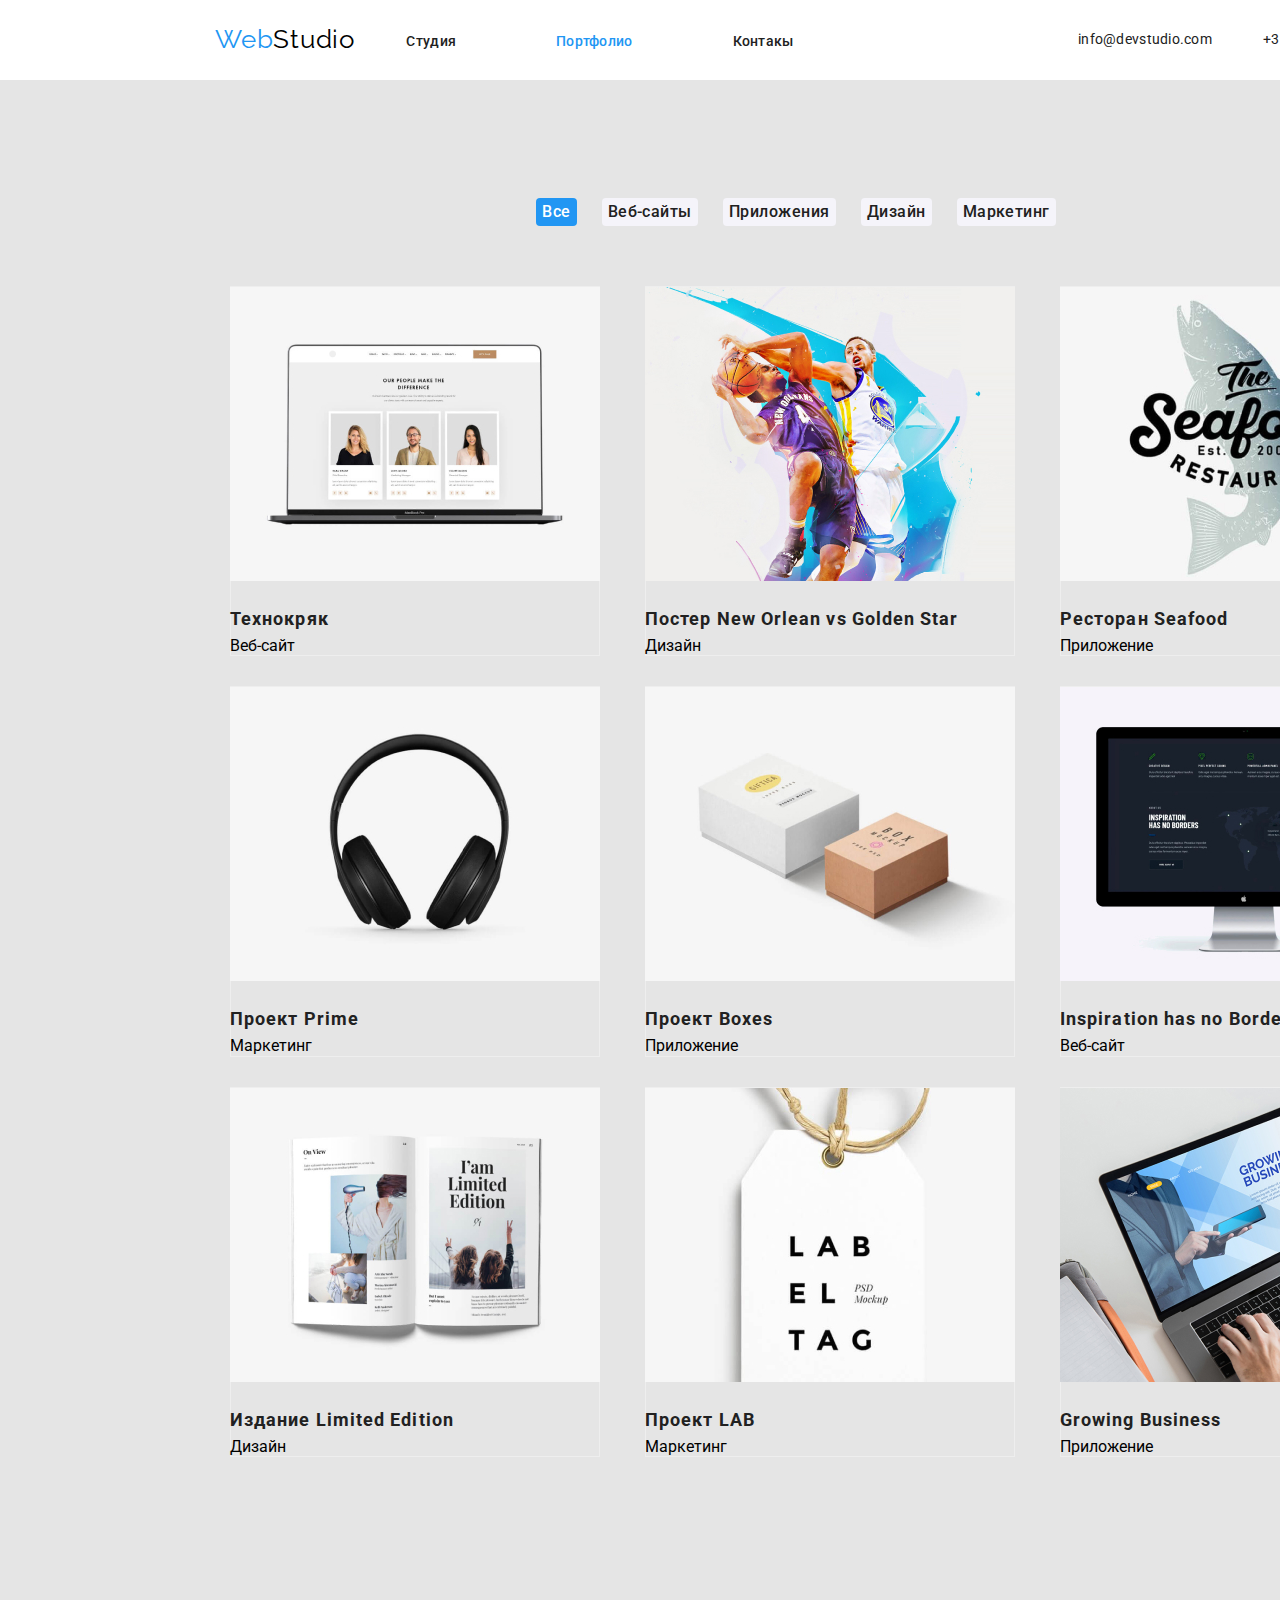
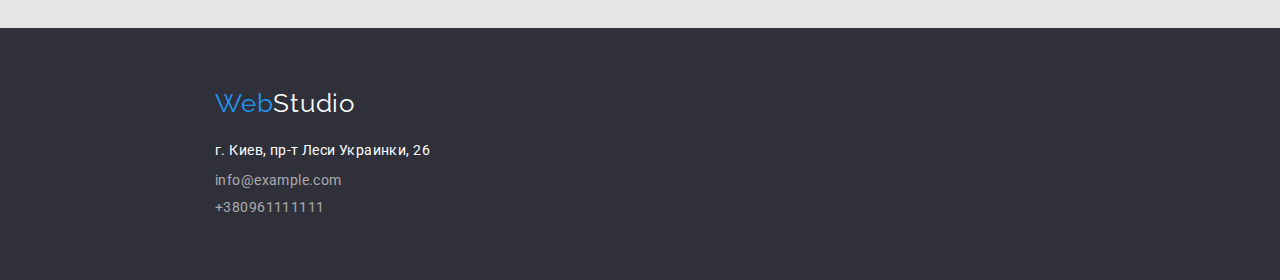
==== portfolio.html @ 10319d19 "markup of the third homework" ====
<!DOCTYPE html>
<html lang="ru">
<head>
    <meta charset="UTF-8">
    <meta http-equiv="X-UA-Compatible" content="IE=edge">
    <meta name="viewport" content="width=device-width, initial-scale=1.0">
    <title>WebStudio</title>
    <link rel="preconnect" href="https://fonts.googleapis.com">
    <link rel="preconnect" href="https://fonts.gstatic.com" crossorigin>
    <link href="https://fonts.googleapis.com/css2?family=Raleway:wght@700&family=Roboto:wght@400;500;700;900&display=swap"
    rel="stylesheet">
    <link rel="stylesheet" href="https://cdnjs.cloudflare.com/ajax/libs/modern-normalize/1.0.0/modern-normalize.min.css"/>
    <link rel="stylesheet" href="css/styles.css">
</head>
<body class="page">
    <header class="header">
        <div class="container">
        <nav>
            <a href="./index.html" class="logo">Web<span class="dark-logo">Studio</span></a>
            <ul class="contacts-items">
                <li><a href="./index.html" class="nav studio">Студия</a></li> 
                <li><a href="./portfolio.html" class="nav active portfolio">Портфолио</a></li>
                <li><a class="nav new-data" href="">Контакы</a></li>
            </ul>
        </nav>
        <ul class= "contacts">
            <li><a class="auto-email" href="info@devstudio.com">info@devstudio.com</a></li>
            <li><a class="auto-nav" href="tel:+380961111111">+380961111111</a></li>
        </ul>
        </div>
    </header>
    <main>
        <section class= "buttons">
            <div class="container">
        <div class="container-block">
            <h1 hidden>Portfolio</h1>
        <ul class="container-button">
            <li><button class="button all" type="button">Все</button></li>
            <li><button class="button" type="button">Веб-сайты</button></li>
            <li><button class="button" type="button">Приложения</button></li>
            <li><button class="button" type="button">Дизайн</button></li>
            <li><button class="button" type="button">Маркетинг</button></li>
        </ul>
        </div>
       <div class=flex-container>
        <ul class="flex-set">
            <li class=flex-link><a href="" class="link"><img class="image" src="images/image1.jpg" width=370 alt="Наши люди"/>
                    <h2 class="header-name">Технокряк</h2>
                    <p class="name-site">Веб-сайт</p>
                </a></li>
            <li class=flex-link><a href="" class="link"><img class="image" src="images/image2.jpg" width=370 alt="Фото дизайна"/>
                    <h2 class="header-name">Постер New Orlean vs Golden Star</h2>
                    <p class="name-site">Дизайн</p>
                </a></li>
            <li class=flex-link><a href="" class="link"><img class="image" src="images/image3.jpg" width=370 alt="Фото приложения"/>
                    <h2 class="header-name">Ресторан Seafood</h2>
                    <p class="name-site">Приложение</p>
                </a></li>
            <li class=flex-link><a href="" class="link"><img class="image" src="images/image4.jpg" width=370 alt="Наушники"/>
                    <h2 class="header-name">Проект Prime</h2>
                    <p class="name-site">Маркетинг</p>
                </a></li>
            <li class=flex-link><a href="" class="link"><img class="image" src="images/image5.jpg" width=370 alt="Boxes"/>
                    <h2 class="header-name">Проект Boxes</h2>
                    <p class="name-site">Приложение</p>
                </a></li>
            <li class=flex-link><a href="" class="link"><img class="image" src="images/image6.jpg" width=370 alt="Фото веб-сайта"/>
                    <h2 class="header-name">Inspiration has no Borders</h2>
                    <p class="name-site">Веб-сайт</p>
                </a></li>
            <li class=flex-link><a href="" class="link"><img class="image" src="images/image7.jpg" width=370 alt="Фото дизайна"/>
                    <h2 class="header-name">Издание Limited Edition</h2>
                    <p class="name-site">Дизайн</p>
                </a></li>
            <li class=flex-link><a href="" class="link"><img class="image" src="images/image8.jpg" width=370 alt="Фото проекта" />
                    <h2 class="header-name">Проект LAB</h2>
                    <p class="name-site">Маркетинг</p>
                </a></li>
            <li class=flex-link><a href="" class="link"><img class="image" src="images/image9.jpg" width=370 alt="Фото приложения"/>
                    <h2 class="header-name">Growing Business</h2>
                    <p class="name-site">Приложение</p>
                </a></li>
        </ul>
        </div>
    </div>
    </section>
    </main>
    <footer class= "frame">
        <div class="container">
        <div class="footer-portfolio">
        <a class="footer-logo" href="WebStudio">Web<span class="white-logo">Studio</span></a>
        <address class="address-data">
            <p class="address-name">г. Киев, пр-т Леси Украинки, 26</p> 
            <a class="auto-second" href="info@example.com">info@example.com</a><br>
            <a class="auto-second tell" href="tel:+380991111111">+380961111111</a>
            </address>
            </div>
            </div>
    </footer>
</body>
</html>
---- css/styles.css ----
:root {
  --primary-text-color: rgba(0, 0, 0, 0.8);
  --title-text-color: #000000;
  --accent-color: #2196f3;
  --primary-white-color: #ffffff;
  --second-main-color: #212121;
  --primary-gray-color: #757575;
  --background-color: #e5e5e5;
}
body {
  background-color: var(--background-color);
  color: var(--primary-text-color);
  font-family: "Roboto", sans-serif;
}
ul {
  list-style: none;
  margin-left: 0%;
  padding-left: 0%;
}
h1,
h2,
h3 {
  margin: 0;
}
p {
  margin: 0 auto;
}
.container {
  width: 1230px;
  padding-left: 15px;
  padding-right: 15px;
  margin-left: auto;
  margin-right: auto;
}
.container-logo {
  width: 145px;
  height: 31px;
  left: 215px;
  top: 2157px;
}
.container-block {
  display: flex;
  justify-content: center;
  padding-bottom: 34px;
  margin-top: 94px;
  margin-bottom: 62px;
}
.container-button {
  padding-bottom: 34px;
  display: flex;
  justify-content: center;
  position: absolute;
  width: 611px;
  height: 54px;
  left: 495px;
  top: 174px;
}
.buttons {
  display: block;
  width: 1170px;
  height: 1360px;
  left: 215px;
  top: 174px;
  margin-left: 215px;
  margin-right: 215px;
}
.button {
  margin: 8px;
}
.container-button li:not(last child) {
  margin-right: 9px;
}
.flex-container {
  display: flex;
  flex-wrap: wrap;
  justify-content: space-between;
}
.flex-set {
  display: flex;
  flex-wrap: wrap;
  justify-content: space-between;
}
.flex-link {
  display: flex;
  flex-direction: column;
  align-items: center;
  width: 370px;
  margin-right: 30px;
  margin-bottom: 30px;
  justify-content: space-between;
  border: 1px solid #eeeeee;
}
.flex-link:nth-child(3n) {
  margin-right: 0%;
}
.footer-portfolio {
  display: block;
  background-color: #2f303a;
  position: absolute;
  width: 1600px;
  height: 252px;
  left: 0px;
  top: 1628px;
}
.image-container {
  display: block;
  position: absolute;
  width: 1170px;
  height: 386px;
  left: 215px;
  top: 969px;
  margin: 94px 215px;
}
.image-container {
  display: block;
  position: absolute;
  width: 1170px;
  height: 386px;
  left: 215px;
  top: 969px;
  margin: 94px 215px;
}
.image-container {
  display: block;
  position: absolute;
  width: 1170px;
  height: 386px;
  left: 215px;
  top: 969px;
  margin: 94px 215px;
}
.footer-studio {
  display: block;
  background-color: #2f303a;
  position: absolute;
  width: 1600px;
  height: 252px;
  left: 0px;
  top: 2097px;
}
.section-team {
  background-color: #f5f4fa;
  width: 1600px;
  height: 648px;
  left: 0px;
  top: 1449px;
  padding: 94px 215px;
  position: absolute;
}
.header {
  background-color: var(--primary-white-color);
  display: inline-flex;
  width: 1600px;
  height: 80px;
  left: 0px;
  top: 0px;
  color: var(--primary-white-color);
}

.section {
  padding-top: 94px;
  padding-bottom: 94px;
}
.section-image {
  display: block;
  position: absolute;
  width: 1170px;
  height: 386px;
  left: 215px;
  top: 969px;
  margin-left: auto;
  margin-top: auto;
}
.section-hero {
  margin: 0;
  width: 1600px;
  height: 600px;
  left: 0px;
  top: 80px;
  background: #2f303a;
}
.section-item {
  position: absolute;
  width: 1170px;
  height: 101px;
  left: 215px;
  top: 774px;
}
.team-list {
  display: flex;
}
.link-name {
  display: flex;
  flex-direction: row;
  align-items: center;
  flex-wrap: nowrap;
}
.image {
  display: flex;
}
.image-icon {
  display: flex;
}
.contacts {
  display: flex;
  justify-content: center;
  margin-bottom: 34px;
}
.contacts-items {
  display: flex;
  justify-content: center;
  margin-top: 32px;
  margin-bottom: 34px;
  position: absolute;
  width: 294px;
  height: 16px;
  left: 453px;
}
.team-member {
  background: #ffffff;
  box-shadow: 0px 1px 3px rgba(0, 0, 0, 0.12), 0px 1px 1px rgba(0, 0, 0, 0.14),
    0px 2px 1px rgba(0, 0, 0, 0.2);
  border-radius: 0px 0px 4px 4px;
  width: 1170px;
  height: 368px;
  left: 215px;
  top: 1635px;
  margin-right: 30px;
}
.logo {
  color: var(--accent-color);
  text-decoration: none;
  font-family: "Raleway", sans-serif;
  font-size: 26px;
  line-height: 1.19;
  letter-spacing: 0.03em;
  position: absolute;
  width: 145px;
  height: 31px;
  left: 215px;
  top: 24px;
}
.footer-logo {
  display: block;
  color: var(--accent-color);
  text-decoration: none;
  font-family: "Raleway", sans-serif;
  font-size: 26px;
  line-height: 1.19;
  letter-spacing: 0.03em;
  position: absolute;
  width: 145px;
  height: 31px;
  left: 215px;
  padding-top: 60px;
  padding-bottom: 161px;
}
.dark-logo {
  color: var(--title-text-color);
}
.white-logo {
  color: var(--primary-white-color);
}
.nav {
  display: inline;
  color: var(--second-main-color);
  text-decoration: none;
  font-size: 14px;
  font-weight: 500;
  line-height: 1.14;
  letter-spacing: 0.02em;
}

.auto-nav {
  display: inline;
  font-size: 14px;
  line-height: 1.14;
  letter-spacing: 0.02em;
  color: var(--second-main-color);
  text-decoration: none;
  position: absolute;
  width: 122px;
  height: 16px;
  left: 1263px;
  top: 32px;
}
.auto-email {
  display: inline;
  font-size: 14px;
  line-height: 1.14;
  letter-spacing: 0.02em;
  color: var(--second-main-color);
  text-decoration: none;
  position: absolute;
  width: 135px;
  height: 16px;
  left: 1078px;
  top: 32px;
}
.nav-second {
  display: inline;
  text-decoration: none;
  font-size: 14px;
  line-height: 1.14;
  letter-spacing: 0.002em;
  color: var(--accent-color);
  position: absolute;
  width: 135px;
  height: 16px;
  left: 1078px;
  top: 32px;
}
.button-primary:hover,
.button-primary:focus,
.auto-nav:hover,
.auto-nav:focus,
.auto-second:hover,
.auto-second:focus,
.nav:hover,
.nav:focus,
.address-name:hover,
.address-name:focus,
.all:hover,
.all:focus,
.active {
  color: var(--accent-color);
}
.button:hover,
.button:focus {
  background-color: var(--accent-color);
}
.button-primary {
  font-weight: 700;
  font-size: 16px;
  line-height: 1.875;
  letter-spacing: 0.06em;
  border: none;
  color: var(--primary-white-color);
  background-color: var(--accent-color);
  cursor: pointer;
  width: 200px;
  height: 50px;
  left: 700px;
  top: 430px;
  border-radius: 4px;
}
.button-main {
  position: absolute;
  width: 200px;
  height: 50px;
  left: 700px;
  top: 430px;
}
.button {
  color: var(--second-main-color);
  background-color: #f5f4fa;
  border-radius: 4px;
  border: none;
  font-family: "Roboto";
  font-weight: 500;
  font-size: 16px;
  line-height: 1.6;
  letter-spacing: 0.03em;
}
.all {
  border-radius: 4px;
  border: none;
  font-family: "Roboto";
  font-weight: 500;
  font-size: 16px;
  line-height: 1.6;
  letter-spacing: 0.03em;
  color: var(--primary-white-color);
  background-color: var(--accent-color);
}
.header-name {
  font-size: 18px;
  text-decoration: none;
  line-height: 2;
  letter-spacing: 0.06em;
  color: var(--second-main-color);
  margin-top: 20px;
}
.name .name-site {
  font-size: 16px;
  text-decoration: none;
  line-height: 1.8;
  letter-spacing: 0.03em;
  color: var(--primary-gray-color);
  padding-top: 10px;
}
.name {
  text-align: center;
  padding-top: 10px;
}
.link {
  color: var(--title-text-color);
  text-decoration: none;
}
.address-name {
  display: block;
  font-style: normal;
  font-size: 14px;
  text-decoration: none;
  line-height: 1.7;
  letter-spacing: 0.03em;
  color: var(--primary-white-color);
  padding-top: 111px;
  padding-left: 215px;
  position: absolute;
  margin-bottom: 9px;
}
.address-data {
  display: block;
  margin-bottom: 9px;
}
.address-data:last-child a {
  margin-bottom: 0px;
}
.portfolio {
  padding-right: 50px;
  padding-left: 50px;
  padding-top: 32px;
  padding-bottom: 32px;
}
.new-data {
  padding-left: 50px;
}
.studio {
  padding-right: 50px;
  padding-top: 32px;
}
.auto-second {
  display: block;
  font-style: normal;
  position: absolute;
  font-size: 14px;
  text-decoration: none;
  line-height: 1.7;
  letter-spacing: 0.03em;
  color: rgba(255, 255, 255, 0.6);
  padding-left: 215px;
  padding-top: 141px;
}
.tell {
  padding-top: 150px;
}
.hero-title {
  font-size: 44px;
  line-height: 1.36;
  letter-spacing: 0.06em;
  color: var(--primary-white-color);
  background-color: #2f303a;
  text-transform: uppercase;
  font-weight: 900;
  text-align: center;
  position: absolute;
  width: 696px;
  height: 120px;
  left: 452px;
  top: 280px;
}
.second-header {
  font-weight: bold;
  font-size: 36px;
  line-height: 1.16;
  letter-spacing: 0.03em;
  color: var(--second-main-color);
  text-align: center;
  padding-bottom: 50px;
}
.about-member {
  padding-top: 44px;
}
.worker {
  text-align: center;
  font-size: 16px;
  line-height: 1.18;
  letter-spacing: 0.03em;
  color: var(--second-main-color);
}
.subtitle {
  display: inline-block;
  margin-bottom: 30px;
  font-weight: bold;
  font-size: 14px;
  line-height: 1.14;
  letter-spacing: 0.03em;
  color: var(--second-main-color);
  text-transform: uppercase;
  width: 270px;
  height: 16px;
  left: 215px;
  top: 774px;
}
.subtitle-items {
  display: flex;
}
.subtitle-text {
  margin-right: 30px;
}
.description {
  font-size: 14px;
  line-height: 1.71;
  letter-spacing: 0.03em;
  color: var(--primary-gray-color);
  width: 270px;
  height: 75px;
  left: 815px;
  top: 800px;
}
.section-description {
  position: absolute;
  width: 1170px;
  height: 101px;
  left: 215px;
  top: 774px;
}
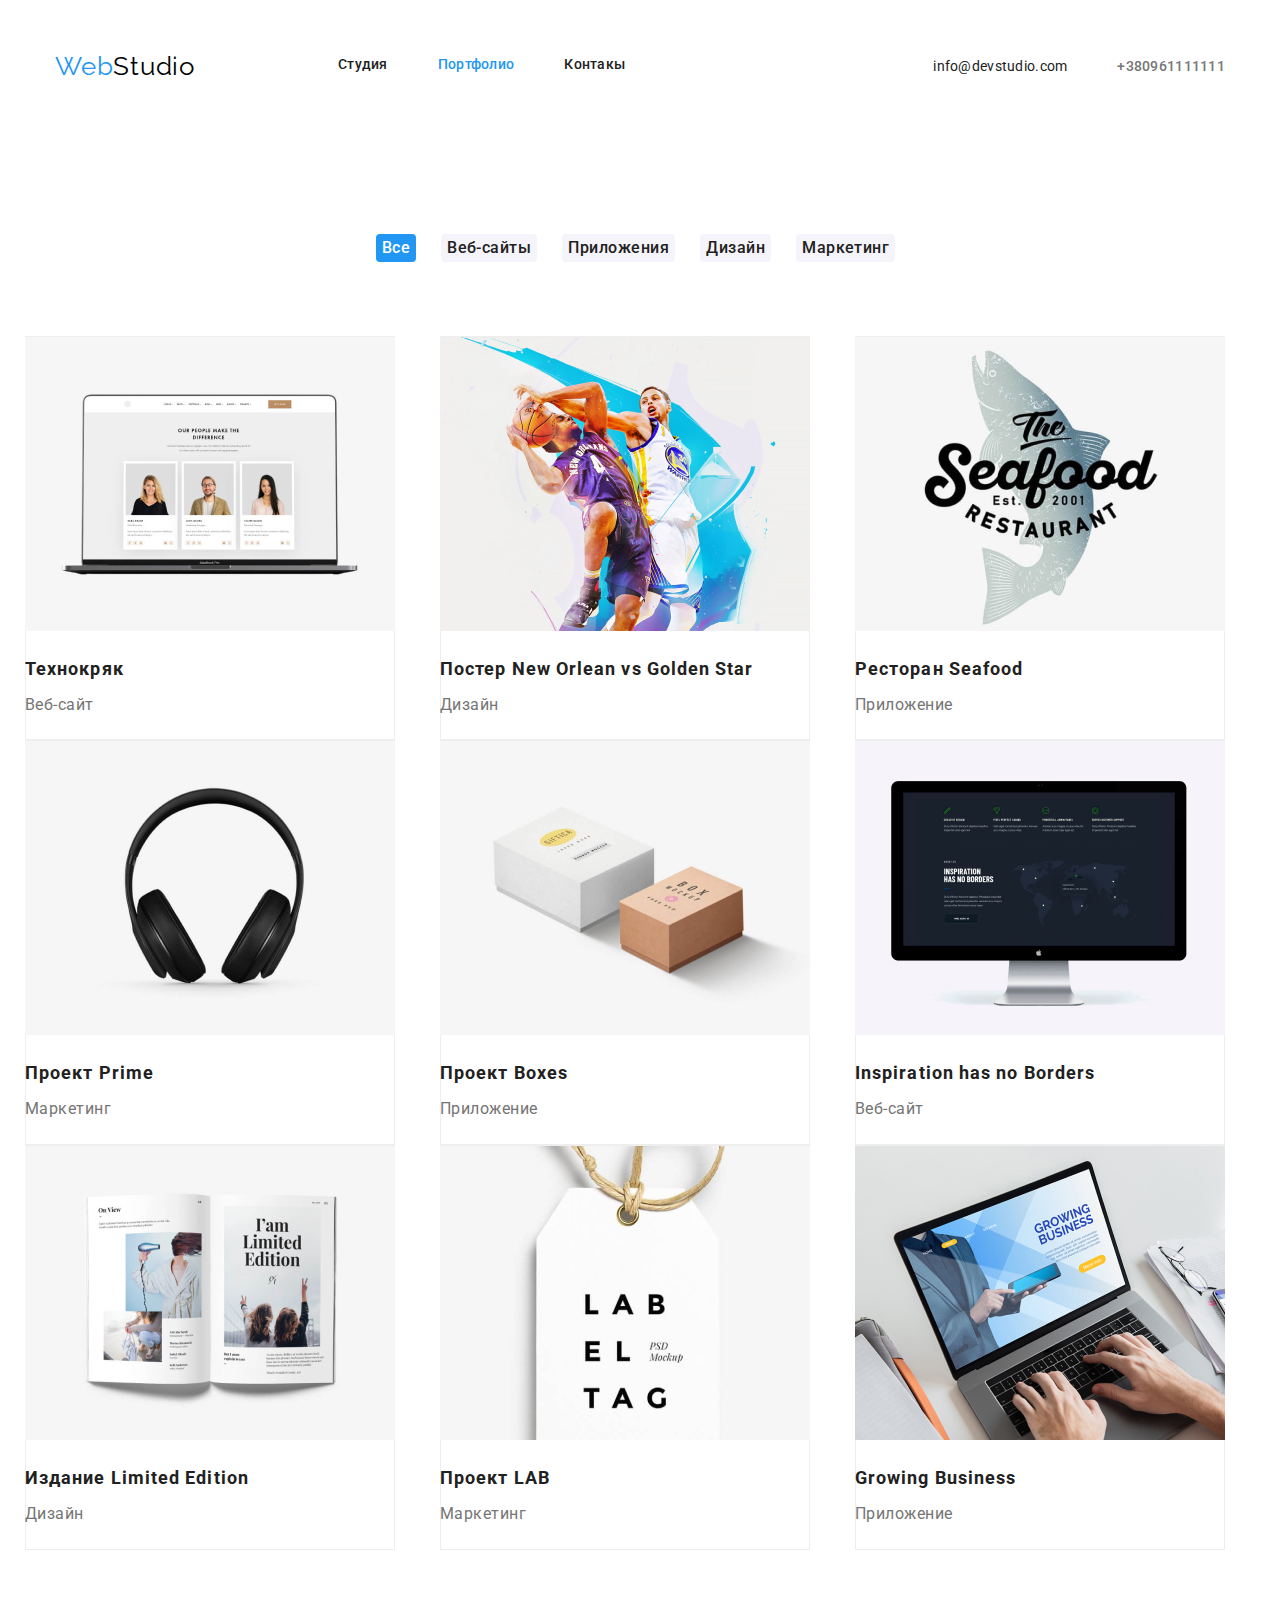
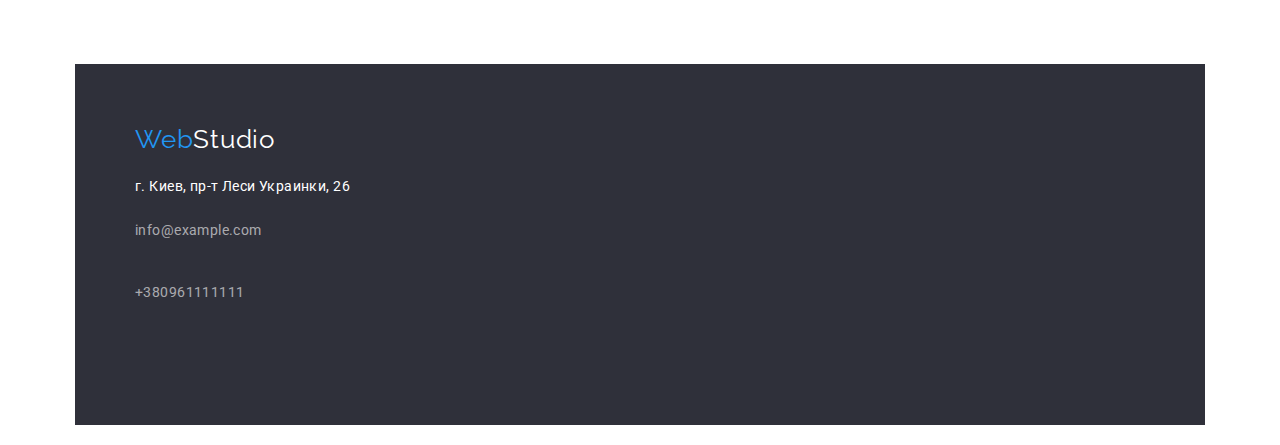
==== commit cbbc2617: "some changes" ====
--- a/portfolio.html
+++ b/portfolio.html
@@ -24,13 +24,13 @@
             </ul>
         </nav>
         <ul class= "contacts">
-            <li><a class="auto-email" href="info@devstudio.com">info@devstudio.com</a></li>
-            <li><a class="auto-nav" href="tel:+380961111111">+380961111111</a></li>
+            <li class= ""><a class="auto-email" href="info@devstudio.com">info@devstudio.com</a></li>
+            <li class= ""><a class="auto-nav" href="tel:+380961111111">+380961111111</a></li>
         </ul>
         </div>
     </header>
     <main>
-        <section class= "buttons">
+        <section class= "section buttons">
             <div class="container">
         <div class="container-block">
             <h1 hidden>Portfolio</h1>
@@ -87,12 +87,14 @@
     </main>
     <footer class= "frame">
         <div class="container">
-        <div class="footer-portfolio">
+        <div class="footer">
         <a class="footer-logo" href="WebStudio">Web<span class="white-logo">Studio</span></a>
         <address class="address-data">
             <p class="address-name">г. Киев, пр-т Леси Украинки, 26</p> 
-            <a class="auto-second" href="info@example.com">info@example.com</a><br>
-            <a class="auto-second tell" href="tel:+380991111111">+380961111111</a>
+            <ul>
+            <li class="address-footer"><a class="auto-second" href="info@example.com">info@example.com</a><br></li>
+            <li class="address-footer main"><a class="auto-second" href="tel:+380991111111">+380961111111</li>
+            </ul>
             </address>
             </div>
             </div>
--- a/css/styles.css
+++ b/css/styles.css
@@ -8,14 +8,14 @@
   --background-color: #e5e5e5;
 }
 body {
-  background-color: var(--background-color);
+  background-color: var( --primary-white-color);
   color: var(--primary-text-color);
   font-family: "Roboto", sans-serif;
 }
 ul {
   list-style: none;
-  margin-left: 0%;
-  padding-left: 0%;
+  margin: 0;
+  padding: 0;
 }
 h1,
 h2,
@@ -25,48 +25,43 @@
 p {
   margin: 0 auto;
 }
+.header .container{
+  display: flex;
+  align-items: center;
+}
+.header {
+  padding: 25px 0;
+  background-color: var(--primary-white-color);
+  color: var(--primary-white-color);
+}
 .container {
-  width: 1230px;
+  width: 1200px;
   padding-left: 15px;
   padding-right: 15px;
   margin-left: auto;
   margin-right: auto;
 }
-.container-logo {
-  width: 145px;
-  height: 31px;
-  left: 215px;
-  top: 2157px;
-}
 .container-block {
   display: flex;
   justify-content: center;
   padding-bottom: 34px;
-  margin-top: 94px;
+  margin-top: 0;
   margin-bottom: 62px;
 }
 .container-button {
-  padding-bottom: 34px;
   display: flex;
   justify-content: center;
-  position: absolute;
-  width: 611px;
-  height: 54px;
-  left: 495px;
-  top: 174px;
-}
-.buttons {
-  display: block;
-  width: 1170px;
-  height: 1360px;
-  left: 215px;
-  top: 174px;
-  margin-left: 215px;
-  margin-right: 215px;
+ }
+.container .buttons {
+  display: block;
+  margin-bottom: 94px;
+  padding-left: 215px;
+  padding-right: 215px;
 }
 .button {
   margin: 8px;
-}
+  cursor: pointer;
+ }
 .container-button li:not(last child) {
   margin-right: 9px;
 }
@@ -74,8 +69,15 @@
   display: flex;
   flex-wrap: wrap;
   justify-content: space-between;
-}
+ }
 .flex-set {
+  display: flex;
+  flex-wrap: wrap;
+  justify-content: space-between;
+  margin-top: -30px;
+  margin-left: -30px;
+}
+.flex-setting { 
   display: flex;
   flex-wrap: wrap;
   justify-content: space-between;
@@ -85,106 +87,36 @@
   flex-direction: column;
   align-items: center;
   width: 370px;
-  margin-right: 30px;
-  margin-bottom: 30px;
   justify-content: space-between;
   border: 1px solid #eeeeee;
-}
-.flex-link:nth-child(3n) {
-  margin-right: 0%;
-}
-.footer-portfolio {
-  display: block;
-  background-color: #2f303a;
-  position: absolute;
-  width: 1600px;
-  height: 252px;
-  left: 0px;
-  top: 1628px;
+  padding-bottom: 20px;
+ }
+.flex-set li:nth-child(3n) {
+  margin-right: 0;
 }
 .image-container {
   display: block;
-  position: absolute;
-  width: 1170px;
-  height: 386px;
-  left: 215px;
-  top: 969px;
   margin: 94px 215px;
 }
 .image-container {
   display: block;
-  position: absolute;
-  width: 1170px;
-  height: 386px;
-  left: 215px;
-  top: 969px;
   margin: 94px 215px;
 }
 .image-container {
   display: block;
-  position: absolute;
-  width: 1170px;
-  height: 386px;
-  left: 215px;
-  top: 969px;
   margin: 94px 215px;
-}
-.footer-studio {
-  display: block;
-  background-color: #2f303a;
-  position: absolute;
-  width: 1600px;
-  height: 252px;
-  left: 0px;
-  top: 2097px;
 }
 .section-team {
   background-color: #f5f4fa;
-  width: 1600px;
-  height: 648px;
-  left: 0px;
-  top: 1449px;
   padding: 94px 215px;
-  position: absolute;
-}
-.header {
-  background-color: var(--primary-white-color);
-  display: inline-flex;
-  width: 1600px;
-  height: 80px;
-  left: 0px;
-  top: 0px;
-  color: var(--primary-white-color);
-}
-
+}
 .section {
-  padding-top: 94px;
-  padding-bottom: 94px;
-}
-.section-image {
-  display: block;
-  position: absolute;
-  width: 1170px;
-  height: 386px;
-  left: 215px;
-  top: 969px;
-  margin-left: auto;
-  margin-top: auto;
+  padding: 94px 0;
 }
 .section-hero {
   margin: 0;
-  width: 1600px;
-  height: 600px;
-  left: 0px;
-  top: 80px;
   background: #2f303a;
-}
-.section-item {
-  position: absolute;
-  width: 1170px;
-  height: 101px;
-  left: 215px;
-  top: 774px;
+  padding: 200px 0;
 }
 .team-list {
   display: flex;
@@ -204,28 +136,24 @@
 .contacts {
   display: flex;
   justify-content: center;
-  margin-bottom: 34px;
+  margin-left: auto;
 }
 .contacts-items {
   display: flex;
   justify-content: center;
   margin-top: 32px;
   margin-bottom: 34px;
-  position: absolute;
-  width: 294px;
-  height: 16px;
-  left: 453px;
+}
+nav {
+display:flex;
+align-items: center;
 }
 .team-member {
   background: #ffffff;
   box-shadow: 0px 1px 3px rgba(0, 0, 0, 0.12), 0px 1px 1px rgba(0, 0, 0, 0.14),
     0px 2px 1px rgba(0, 0, 0, 0.2);
   border-radius: 0px 0px 4px 4px;
-  width: 1170px;
-  height: 368px;
-  left: 215px;
-  top: 1635px;
-  margin-right: 30px;
+   margin-right: 30px;
 }
 .logo {
   color: var(--accent-color);
@@ -234,11 +162,7 @@
   font-size: 26px;
   line-height: 1.19;
   letter-spacing: 0.03em;
-  position: absolute;
-  width: 145px;
-  height: 31px;
-  left: 215px;
-  top: 24px;
+  margin-right: 93px;
 }
 .footer-logo {
   display: block;
@@ -248,12 +172,7 @@
   font-size: 26px;
   line-height: 1.19;
   letter-spacing: 0.03em;
-  position: absolute;
-  width: 145px;
-  height: 31px;
-  left: 215px;
-  padding-top: 60px;
-  padding-bottom: 161px;
+  margin-bottom: 20px;
 }
 .dark-logo {
   color: var(--title-text-color);
@@ -262,28 +181,29 @@
   color: var(--primary-white-color);
 }
 .nav {
-  display: inline;
+  display: flex;
+  align-items: center;
   color: var(--second-main-color);
   text-decoration: none;
   font-size: 14px;
   font-weight: 500;
   line-height: 1.14;
   letter-spacing: 0.02em;
-}
+  margin-left: 50px;
+}
+.contacts li:not(:last-child) {
+  margin-right: 50px;
 
+}
 .auto-nav {
+  font-weight: 500;
   display: inline;
   font-size: 14px;
   line-height: 1.14;
   letter-spacing: 0.02em;
-  color: var(--second-main-color);
-  text-decoration: none;
-  position: absolute;
-  width: 122px;
-  height: 16px;
-  left: 1263px;
-  top: 32px;
-}
+  color: var(--primary-gray-color);
+  text-decoration: none;
+ }
 .auto-email {
   display: inline;
   font-size: 14px;
@@ -291,11 +211,6 @@
   letter-spacing: 0.02em;
   color: var(--second-main-color);
   text-decoration: none;
-  position: absolute;
-  width: 135px;
-  height: 16px;
-  left: 1078px;
-  top: 32px;
 }
 .nav-second {
   display: inline;
@@ -304,29 +219,24 @@
   line-height: 1.14;
   letter-spacing: 0.002em;
   color: var(--accent-color);
-  position: absolute;
-  width: 135px;
-  height: 16px;
-  left: 1078px;
-  top: 32px;
-}
-.button-primary:hover,
-.button-primary:focus,
+}
+.auto-email:hover,
+.auto-email:focus,
 .auto-nav:hover,
 .auto-nav:focus,
 .auto-second:hover,
 .auto-second:focus,
 .nav:hover,
 .nav:focus,
-.address-name:hover,
-.address-name:focus,
 .all:hover,
 .all:focus,
 .active {
   color: var(--accent-color);
 }
 .button:hover,
-.button:focus {
+.button:focus, 
+.nav-second:hover,
+.nav-second:focus {
   background-color: var(--accent-color);
 }
 .button-primary {
@@ -338,18 +248,10 @@
   color: var(--primary-white-color);
   background-color: var(--accent-color);
   cursor: pointer;
-  width: 200px;
-  height: 50px;
-  left: 700px;
-  top: 430px;
-  border-radius: 4px;
-}
-.button-main {
-  position: absolute;
-  width: 200px;
-  height: 50px;
-  left: 700px;
-  top: 430px;
+   border-radius: 4px;
+   padding: 10px 32px;
+   margin: 0 auto;
+   display: block;
 }
 .button {
   color: var(--second-main-color);
@@ -372,6 +274,7 @@
   letter-spacing: 0.03em;
   color: var(--primary-white-color);
   background-color: var(--accent-color);
+  cursor: pointer;
 }
 .header-name {
   font-size: 18px;
@@ -380,71 +283,66 @@
   letter-spacing: 0.06em;
   color: var(--second-main-color);
   margin-top: 20px;
-}
-.name .name-site {
+  }
+.name-site {
   font-size: 16px;
   text-decoration: none;
   line-height: 1.8;
   letter-spacing: 0.03em;
   color: var(--primary-gray-color);
-  padding-top: 10px;
+  padding-top: 4px;
 }
 .name {
+  font-size: 16px;
+  text-decoration: none;
+  line-height: 1.8;
+  letter-spacing: 0.03em;
+  color: var(--primary-gray-color);
   text-align: center;
   padding-top: 10px;
 }
 .link {
   color: var(--title-text-color);
   text-decoration: none;
-}
-.address-name {
+  }
+ .address-name {
   display: block;
   font-style: normal;
   font-size: 14px;
-  text-decoration: none;
   line-height: 1.7;
   letter-spacing: 0.03em;
   color: var(--primary-white-color);
-  padding-top: 111px;
-  padding-left: 215px;
-  position: absolute;
-  margin-bottom: 9px;
-}
+  }
 .address-data {
   display: block;
-  margin-bottom: 9px;
-}
-.address-data:last-child a {
-  margin-bottom: 0px;
-}
-.portfolio {
-  padding-right: 50px;
-  padding-left: 50px;
-  padding-top: 32px;
-  padding-bottom: 32px;
-}
-.new-data {
-  padding-left: 50px;
-}
-.studio {
-  padding-right: 50px;
-  padding-top: 32px;
-}
+  margin-top: 20px;
+  margin-bottom: 60px;
+}
+ .footer {
+max-width: 1600px;
+background-color: #2f303a;
+display:block;
+padding: 60px;
+margin: 20px;
+}
+.footer {
+  display: block;
+  background-color: #2f303a;
+  }
+  .address-name:not(:last-child) {
+    margin-bottom: 9px;
+  }
 .auto-second {
   display: block;
   font-style: normal;
-  position: absolute;
   font-size: 14px;
   text-decoration: none;
   line-height: 1.7;
   letter-spacing: 0.03em;
   color: rgba(255, 255, 255, 0.6);
-  padding-left: 215px;
-  padding-top: 141px;
-}
-.tell {
-  padding-top: 150px;
-}
+  margin-top: 20px;
+}
+
 .hero-title {
   font-size: 44px;
   line-height: 1.36;
@@ -452,14 +350,10 @@
   color: var(--primary-white-color);
   background-color: #2f303a;
   text-transform: uppercase;
+  margin-bottom: 30px;
   font-weight: 900;
   text-align: center;
-  position: absolute;
-  width: 696px;
-  height: 120px;
-  left: 452px;
-  top: 280px;
-}
+ }
 .second-header {
   font-weight: bold;
   font-size: 36px;
@@ -468,9 +362,11 @@
   color: var(--second-main-color);
   text-align: center;
   padding-bottom: 50px;
+  padding-top: 94px;
 }
 .about-member {
-  padding-top: 44px;
+  margin-top: 30px;
+  margin-bottom: 13px;
 }
 .worker {
   text-align: center;
@@ -478,6 +374,7 @@
   line-height: 1.18;
   letter-spacing: 0.03em;
   color: var(--second-main-color);
+  margin-top: 30px;
 }
 .subtitle {
   display: inline-block;
@@ -488,31 +385,22 @@
   letter-spacing: 0.03em;
   color: var(--second-main-color);
   text-transform: uppercase;
-  width: 270px;
-  height: 16px;
-  left: 215px;
-  top: 774px;
-}
+  }
 .subtitle-items {
   display: flex;
 }
 .subtitle-text {
-  margin-right: 30px;
+   margin-right: 30px;
+}
+.subtitle-text:last-child {
+margin-right: 0;
 }
 .description {
   font-size: 14px;
   line-height: 1.71;
   letter-spacing: 0.03em;
   color: var(--primary-gray-color);
-  width: 270px;
-  height: 75px;
-  left: 815px;
-  top: 800px;
-}
-.section-description {
-  position: absolute;
-  width: 1170px;
-  height: 101px;
-  left: 215px;
-  top: 774px;
-}
+  }
+.section {
+  padding: 94px 0;
+}
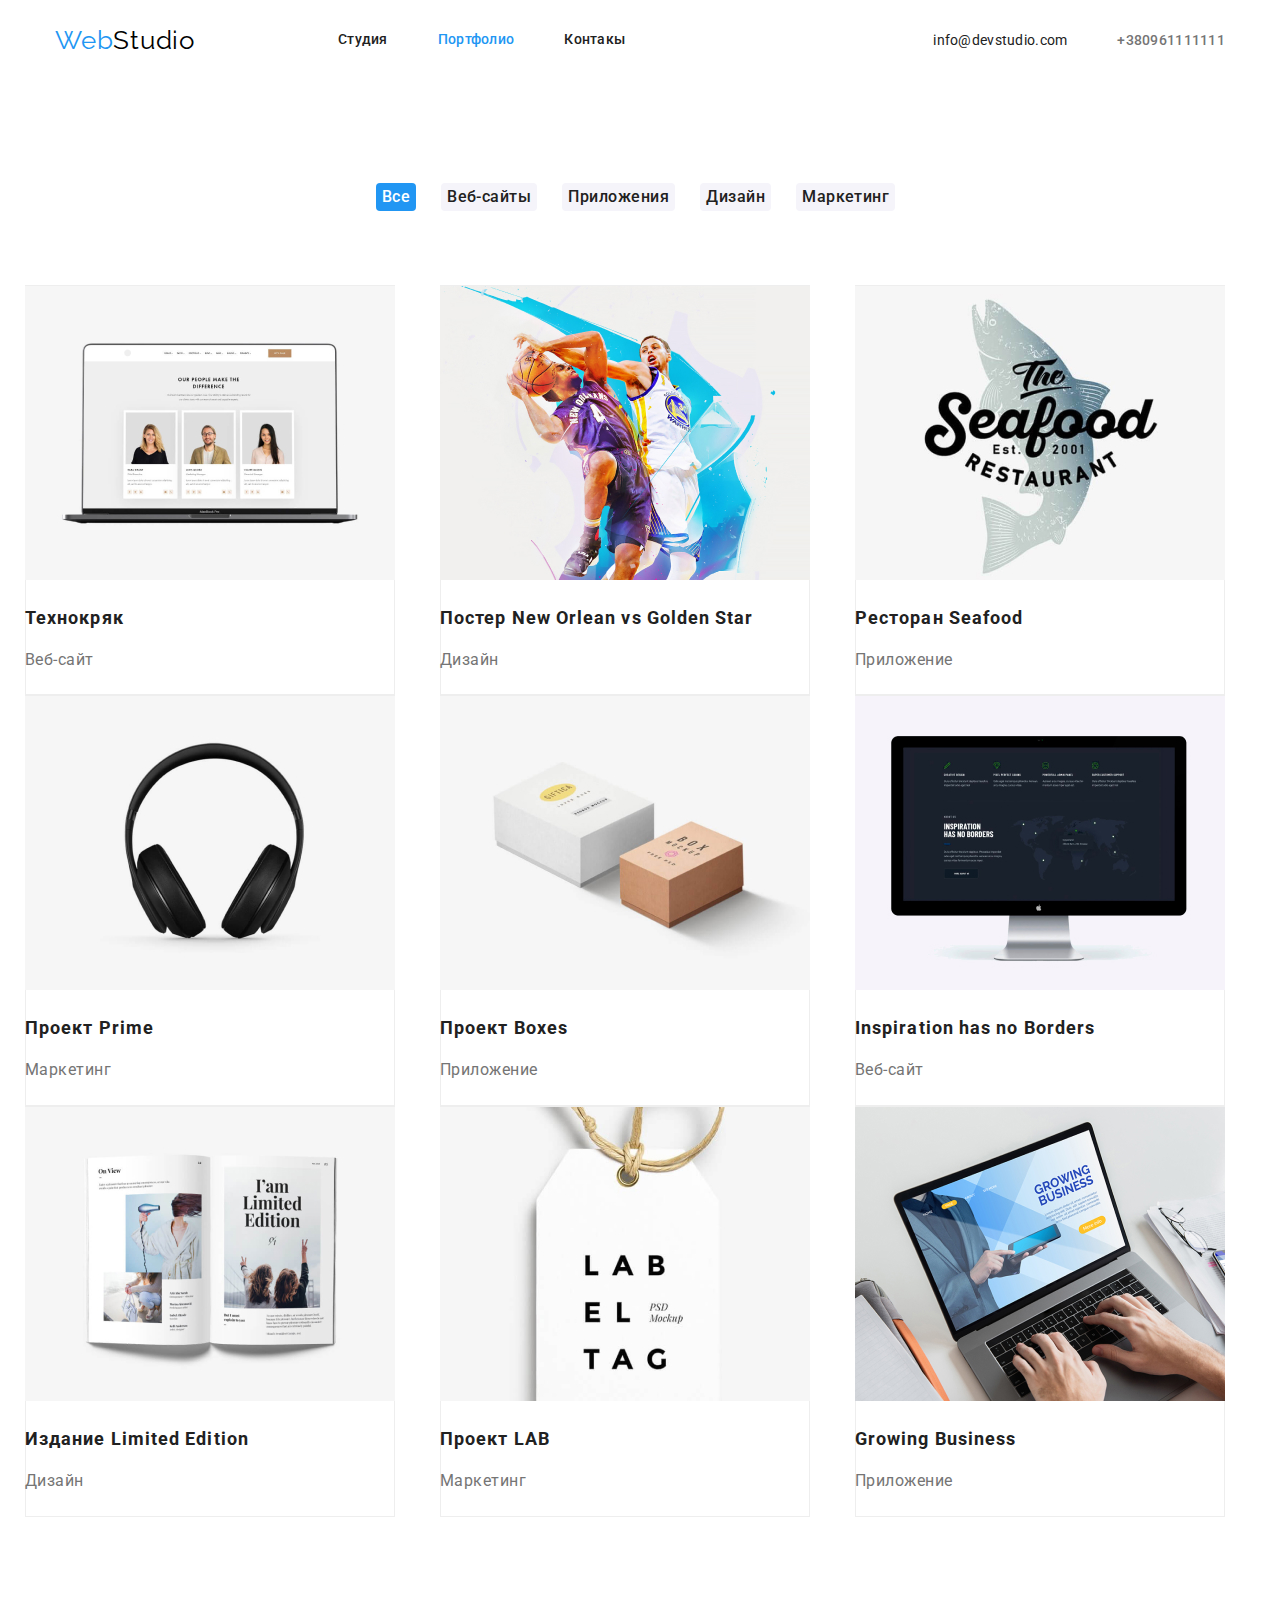
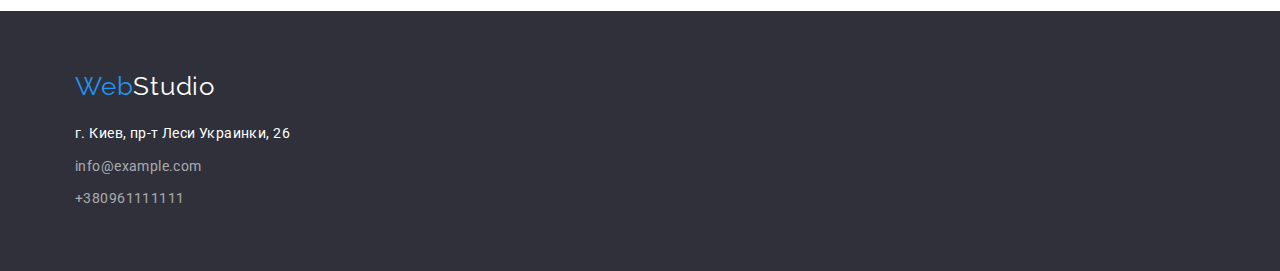
==== commit 6647e86a: "new markup" ====
--- a/portfolio.html
+++ b/portfolio.html
@@ -85,18 +85,14 @@
     </div>
     </section>
     </main>
-    <footer class= "frame">
+    <footer class= "footer">
         <div class="container">
-        <div class="footer">
         <a class="footer-logo" href="WebStudio">Web<span class="white-logo">Studio</span></a>
         <address class="address-data">
             <p class="address-name">г. Киев, пр-т Леси Украинки, 26</p> 
-            <ul>
-            <li class="address-footer"><a class="auto-second" href="info@example.com">info@example.com</a><br></li>
-            <li class="address-footer main"><a class="auto-second" href="tel:+380991111111">+380961111111</li>
-            </ul>
+            <a class="auto-second" href="info@example.com">info@example.com</a>
+            <a class="auto-second" href="tel:+380991111111">+380961111111</a>
             </address>
-            </div>
             </div>
     </footer>
 </body>
--- a/css/styles.css
+++ b/css/styles.css
@@ -110,9 +110,6 @@
   background-color: #f5f4fa;
   padding: 94px 215px;
 }
-.section {
-  padding: 94px 0;
-}
 .section-hero {
   margin: 0;
   background: #2f303a;
@@ -120,6 +117,7 @@
 }
 .team-list {
   display: flex;
+  margin: 0;
 }
 .link-name {
   display: flex;
@@ -141,19 +139,20 @@
 .contacts-items {
   display: flex;
   justify-content: center;
-  margin-top: 32px;
-  margin-bottom: 34px;
 }
 nav {
 display:flex;
 align-items: center;
 }
 .team-member {
-  background: #ffffff;
-  box-shadow: 0px 1px 3px rgba(0, 0, 0, 0.12), 0px 1px 1px rgba(0, 0, 0, 0.14),
-    0px 2px 1px rgba(0, 0, 0, 0.2);
-  border-radius: 0px 0px 4px 4px;
-   margin-right: 30px;
+background:var(--primary-white-color);
+box-shadow: 0px 1px 3px rgba(0, 0, 0, 0.12), 0px 1px 1px rgba(0, 0, 0, 0.14),
+0px 2px 1px rgba(0, 0, 0, 0.2);
+border-radius: 0px 0px 4px 4px;
+margin-right: 30px;
+}
+.about-member:not(last-child) {
+  margin-right: 0;
 }
 .logo {
   color: var(--accent-color);
@@ -220,6 +219,8 @@
   letter-spacing: 0.002em;
   color: var(--accent-color);
 }
+.nav-second:hover,
+.nav-second:focus,
 .auto-email:hover,
 .auto-email:focus,
 .auto-nav:hover,
@@ -234,10 +235,8 @@
   color: var(--accent-color);
 }
 .button:hover,
-.button:focus, 
-.nav-second:hover,
-.nav-second:focus {
-  background-color: var(--accent-color);
+.button:focus {
+ background-color: var(--accent-color);
 }
 .button-primary {
   font-weight: 700;
@@ -290,7 +289,7 @@
   line-height: 1.8;
   letter-spacing: 0.03em;
   color: var(--primary-gray-color);
-  padding-top: 4px;
+  margin-top: 10px;
 }
 .name {
   font-size: 16px;
@@ -299,7 +298,7 @@
   letter-spacing: 0.03em;
   color: var(--primary-gray-color);
   text-align: center;
-  padding-top: 10px;
+  margin-top: 10px;
 }
 .link {
   color: var(--title-text-color);
@@ -316,22 +315,17 @@
 .address-data {
   display: block;
   margin-top: 20px;
-  margin-bottom: 60px;
-}
+ }
  .footer {
-max-width: 1600px;
+display: block;   
 background-color: #2f303a;
 display:block;
 padding: 60px;
-margin: 20px;
-}
-.footer {
-  display: block;
-  background-color: #2f303a;
-  }
-  .address-name:not(:last-child) {
-    margin-bottom: 9px;
-  }
+margin: 0;
+}
+.address-name:not(:last-child) {
+ margin-bottom: 9px;
+}
 .auto-second {
   display: block;
   font-style: normal;
@@ -340,8 +334,8 @@
   line-height: 1.7;
   letter-spacing: 0.03em;
   color: rgba(255, 255, 255, 0.6);
-  margin-top: 20px;
-}
+  margin-top: 9px;
+  }
 
 .hero-title {
   font-size: 44px;
@@ -361,12 +355,10 @@
   letter-spacing: 0.03em;
   color: var(--second-main-color);
   text-align: center;
-  padding-bottom: 50px;
-  padding-top: 94px;
-}
+  margin-bottom: 50px;
+  }
 .about-member {
-  margin-top: 30px;
-  margin-bottom: 13px;
+  padding: 30px 0;
 }
 .worker {
   text-align: center;
@@ -374,8 +366,7 @@
   line-height: 1.18;
   letter-spacing: 0.03em;
   color: var(--second-main-color);
-  margin-top: 30px;
-}
+  }
 .subtitle {
   display: inline-block;
   margin-bottom: 30px;
@@ -400,7 +391,11 @@
   line-height: 1.71;
   letter-spacing: 0.03em;
   color: var(--primary-gray-color);
-  }
-.section {
+}
+.section-image {
+padding-top: 0;
+margin-bottom: 94px;
+}
+.section { 
   padding: 94px 0;
-}
+}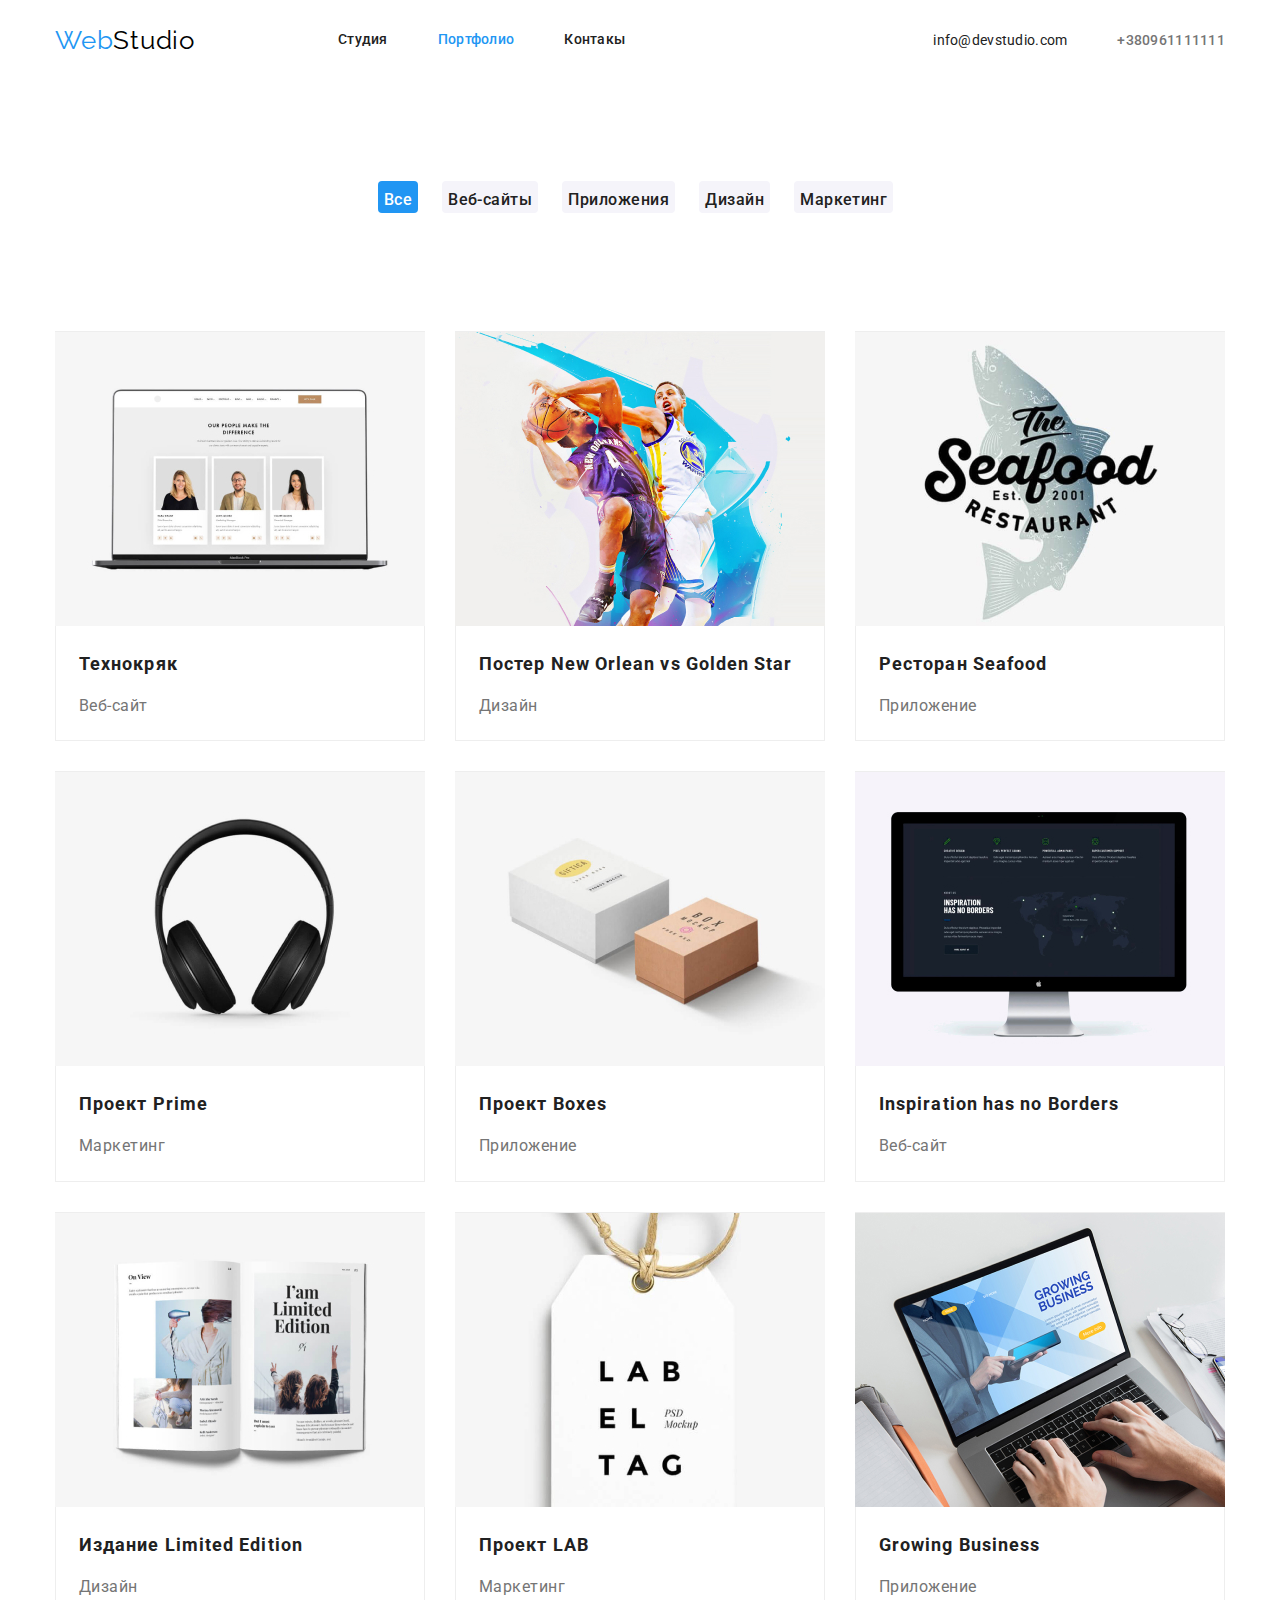
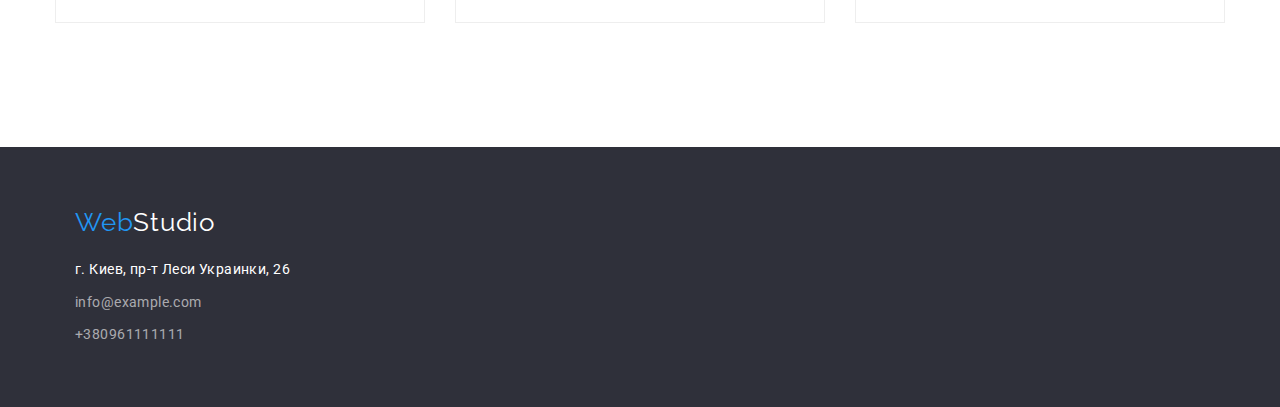
==== commit 851c48f7: "not yet" ====
--- a/portfolio.html
+++ b/portfolio.html
@@ -35,7 +35,7 @@
         <div class="container-block">
             <h1 hidden>Portfolio</h1>
         <ul class="container-button">
-            <li><button class="button all" type="button">Все</button></li>
+            <li class=button-items><button class="button all" type="button">Все</button></li>
             <li><button class="button" type="button">Веб-сайты</button></li>
             <li><button class="button" type="button">Приложения</button></li>
             <li><button class="button" type="button">Дизайн</button></li>
--- a/css/styles.css
+++ b/css/styles.css
@@ -50,18 +50,25 @@
 }
 .container-button {
   display: flex;
+  flex-direction: row;
   justify-content: center;
- }
-.container .buttons {
+  cursor: pointer;
+  text-align: center;
+  padding-top: 6px;
+  padding-bottom: 22px;
+  border-radius: 4px;
+  border-style: none;
+  }
+
+ .container-button li + li {
+margin-left: 15px;
+}
+ .container .buttons {
   display: block;
   margin-bottom: 94px;
   padding-left: 215px;
   padding-right: 215px;
 }
-.button {
-  margin: 8px;
-  cursor: pointer;
- }
 .container-button li:not(last child) {
   margin-right: 9px;
 }
@@ -74,14 +81,18 @@
   display: flex;
   flex-wrap: wrap;
   justify-content: space-between;
-  margin-top: -30px;
-  margin-left: -30px;
-}
+  margin-top: - 30px;
+  margin-left: - 30px;
+}
+.flex-set li:nth-child(3) {
+margin-right: 0;  
+}
+
 .flex-setting { 
   display: flex;
-  flex-wrap: wrap;
-  justify-content: space-between;
-}
+  flex-direction: row; 
+  justify-content: space-between; 
+ }
 .flex-link {
   display: flex;
   flex-direction: column;
@@ -90,25 +101,13 @@
   justify-content: space-between;
   border: 1px solid #eeeeee;
   padding-bottom: 20px;
+  margin-bottom: 30px;
  }
 .flex-set li:nth-child(3n) {
   margin-right: 0;
 }
-.image-container {
-  display: block;
-  margin: 94px 215px;
-}
-.image-container {
-  display: block;
-  margin: 94px 215px;
-}
-.image-container {
-  display: block;
-  margin: 94px 215px;
-}
 .section-team {
   background-color: #f5f4fa;
-  padding: 94px 215px;
 }
 .section-hero {
   margin: 0;
@@ -126,10 +125,7 @@
   flex-wrap: nowrap;
 }
 .image {
-  display: flex;
-}
-.image-icon {
-  display: flex;
+  display: block;
 }
 .contacts {
   display: flex;
@@ -247,21 +243,28 @@
   color: var(--primary-white-color);
   background-color: var(--accent-color);
   cursor: pointer;
-   border-radius: 4px;
-   padding: 10px 32px;
-   margin: 0 auto;
-   display: block;
+  border-radius: 4px;
+  padding: 10px 32px;
+  margin: 0 auto;
+  display: block;
 }
 .button {
   color: var(--second-main-color);
   background-color: #f5f4fa;
   border-radius: 4px;
-  border: none;
+  border-style: none;
   font-family: "Roboto";
   font-weight: 500;
   font-size: 16px;
   line-height: 1.6;
   letter-spacing: 0.03em;
+  cursor: pointer;
+  text-align: center;
+  padding-top: 6px;
+  padding-bottom: 22px;
+}
+.section .button {
+padding-bottom: 0;
 }
 .all {
   border-radius: 4px;
@@ -282,6 +285,7 @@
   letter-spacing: 0.06em;
   color: var(--second-main-color);
   margin-top: 20px;
+  margin-left: 24px;
   }
 .name-site {
   font-size: 16px;
@@ -290,6 +294,7 @@
   letter-spacing: 0.03em;
   color: var(--primary-gray-color);
   margin-top: 10px;
+  margin-left: 24px;
 }
 .name {
   font-size: 16px;
@@ -394,8 +399,11 @@
 }
 .section-image {
 padding-top: 0;
-margin-bottom: 94px;
+}
+.section-image .second-header {
+margin-bottom: 50px;
+text-align: center;
 }
 .section { 
   padding: 94px 0;
-}+}
